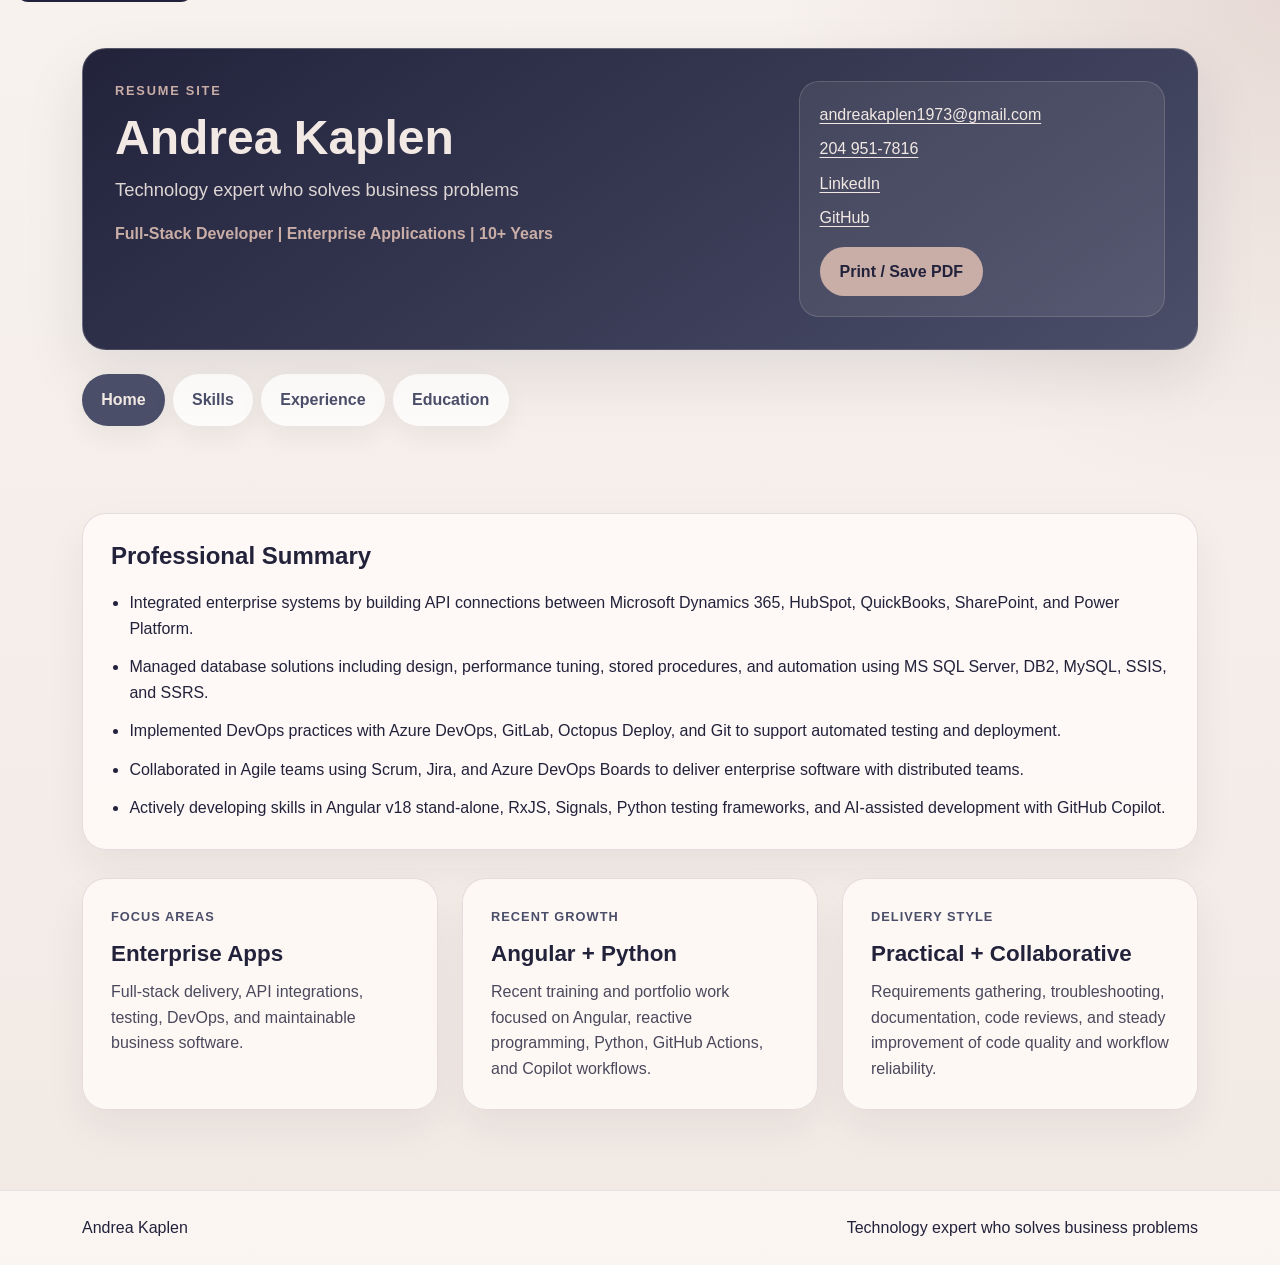
==== site/index.html @ b48ccd9c "Add resume site with HTML, CSS, and JavaScript functionality - Created index.html for the resume lay" ====
<!doctype html>
<html lang="en">

<head>
  <meta charset="utf-8" />
  <meta name="viewport" content="width=device-width, initial-scale=1" />
  <title>Andrea Kaplen | Resume</title>
  <meta name="description"
    content="Andrea Kaplen resume site featuring full-stack development experience, technical skills, education, and completed Pluralsight training." />
  <link href="https://cdn.jsdelivr.net/npm/bootstrap@5.3.2/dist/css/bootstrap.min.css" rel="stylesheet"
    integrity="sha384-T3c6CoIi6uLrA9TneNEoa7RxnatzjcDSCmG1MXxSR1GAsXEV/Dwwykc2MPK8M2HN" crossorigin="anonymous" />
  <link rel="stylesheet" href="styles/style.css" />
  <link rel="stylesheet" href="styles/print.css" media="print" />
</head>

<body>
  <a class="skip-link" href="#main-content">Skip to main content</a>

  <header class="site-header">
    <div class="container py-4 py-lg-5">
      <div class="hero-panel">
        <div class="hero-copy">
          <p class="eyebrow mb-2">Resume Site</p>
          <h1 class="display-5 fw-semibold mb-2">Andrea Kaplen</h1>
          <p class="hero-tagline mb-3">Technology expert who solves business problems</p>
          <p class="hero-title mb-0">Full-Stack Developer | Enterprise Applications | 10+ Years</p>
        </div>
        <div class="hero-actions">
          <ul class="contact-list list-unstyled mb-3">
            <li><a href="mailto:andreakaplen1973@gmail.com">andreakaplen1973@gmail.com</a></li>
            <li><a href="tel:+12049517816">204 951-7816</a></li>
            <li><a href="https://www.linkedin.com/in/andrea3779/" target="_blank" rel="noopener">LinkedIn</a></li>
            <li><a href="https://github.com/andreak3779" target="_blank" rel="noopener">GitHub</a></li>
          </ul>
          <button id="printResume" class="btn btn-resume" type="button">Print / Save PDF</button>
        </div>
      </div>

      <nav class="resume-nav mt-4" aria-label="Resume sections">
        <ul class="nav nav-tabs" id="resumeTabs" role="tablist">
          <li class="nav-item" role="presentation">
            <button class="nav-link active" id="home-tab" data-bs-toggle="tab" data-bs-target="#home-pane" type="button"
              role="tab" aria-controls="home-pane" aria-selected="true">Home</button>
          </li>
          <li class="nav-item" role="presentation">
            <button class="nav-link" id="skills-tab" data-bs-toggle="tab" data-bs-target="#skills-pane" type="button"
              role="tab" aria-controls="skills-pane" aria-selected="false">Skills</button>
          </li>
          <li class="nav-item" role="presentation">
            <button class="nav-link" id="experience-tab" data-bs-toggle="tab" data-bs-target="#experience-pane" type="button"
              role="tab" aria-controls="experience-pane" aria-selected="false">Experience</button>
          </li>
          <li class="nav-item" role="presentation">
            <button class="nav-link" id="education-tab" data-bs-toggle="tab" data-bs-target="#education-pane" type="button"
              role="tab" aria-controls="education-pane" aria-selected="false">Education</button>
          </li>
        </ul>
      </nav>
    </div>
  </header>

  <main id="main-content" class="site-main" tabindex="-1">
    <div class="container pb-5">
      <div class="tab-content resume-content" id="resumeTabsContent">
        <section class="tab-pane fade show active" id="home-pane" role="tabpanel" aria-labelledby="home-tab"
          tabindex="0">
          <div class="content-card intro-card">
            <h2 class="section-title">Professional Summary</h2>
            <ul class="highlight-list">
              <li>Integrated enterprise systems by building API connections between Microsoft Dynamics 365, HubSpot, QuickBooks, SharePoint, and Power Platform.</li>
              <li>Managed database solutions including design, performance tuning, stored procedures, and automation using MS SQL Server, DB2, MySQL, SSIS, and SSRS.</li>
              <li>Implemented DevOps practices with Azure DevOps, GitLab, Octopus Deploy, and Git to support automated testing and deployment.</li>
              <li>Collaborated in Agile teams using Scrum, Jira, and Azure DevOps Boards to deliver enterprise software with distributed teams.</li>
              <li>Actively developing skills in Angular v18 stand-alone, RxJS, Signals, Python testing frameworks, and AI-assisted development with GitHub Copilot.</li>
            </ul>
          </div>

          <div class="row g-4 mt-1">
            <div class="col-lg-4">
              <div class="content-card stat-card h-100">
                <p class="stat-label">Focus Areas</p>
                <p class="stat-value">Enterprise Apps</p>
                <p class="stat-text mb-0">Full-stack delivery, API integrations, testing, DevOps, and maintainable business software.</p>
              </div>
            </div>
            <div class="col-lg-4">
              <div class="content-card stat-card h-100">
                <p class="stat-label">Recent Growth</p>
                <p class="stat-value">Angular + Python</p>
                <p class="stat-text mb-0">Recent training and portfolio work focused on Angular, reactive programming, Python, GitHub Actions, and Copilot workflows.</p>
              </div>
            </div>
            <div class="col-lg-4">
              <div class="content-card stat-card h-100">
                <p class="stat-label">Delivery Style</p>
                <p class="stat-value">Practical + Collaborative</p>
                <p class="stat-text mb-0">Requirements gathering, troubleshooting, documentation, code reviews, and steady improvement of code quality and workflow reliability.</p>
              </div>
            </div>
          </div>
        </section>

        <section class="tab-pane fade" id="skills-pane" role="tabpanel" aria-labelledby="skills-tab" tabindex="0">
          <div class="content-card">
            <h2 class="section-title">Technical Skills</h2>
            <div class="row g-4">
              <div class="col-md-6 col-xl-4">
                <div class="skill-group">
                  <h3>Frontend</h3>
                  <div class="pill-list">
                    <span class="skill-pill">Angular (v12-21)</span>
                    <span class="skill-pill">TypeScript</span>
                    <span class="skill-pill">RxJS</span>
                    <span class="skill-pill">Signals</span>
                    <span class="skill-pill">JavaScript</span>
                    <span class="skill-pill">HTML/CSS</span>
                    <span class="skill-pill">ASP.NET Core MVC</span>
                  </div>
                </div>
              </div>
              <div class="col-md-6 col-xl-4">
                <div class="skill-group">
                  <h3>Backend</h3>
                  <div class="pill-list">
                    <span class="skill-pill">C#</span>
                    <span class="skill-pill">ASP.NET Core Web API</span>
                    <span class="skill-pill">.NET Framework</span>
                    <span class="skill-pill">Entity Framework</span>
                    <span class="skill-pill">Python</span>
                    <span class="skill-pill">VB.NET</span>
                  </div>
                </div>
              </div>
              <div class="col-md-6 col-xl-4">
                <div class="skill-group">
                  <h3>Database</h3>
                  <div class="pill-list">
                    <span class="skill-pill">MS SQL Server</span>
                    <span class="skill-pill">DB2</span>
                    <span class="skill-pill">MySQL</span>
                    <span class="skill-pill">T-SQL</span>
                    <span class="skill-pill">SSIS</span>
                    <span class="skill-pill">SSRS</span>
                    <span class="skill-pill">SSAS</span>
                  </div>
                </div>
              </div>
              <div class="col-md-6 col-xl-6">
                <div class="skill-group">
                  <h3>AI, DevOps, and Tools</h3>
                  <div class="pill-list">
                    <span class="skill-pill">Azure DevOps</span>
                    <span class="skill-pill">GitLab CI/CD</span>
                    <span class="skill-pill">Git</span>
                    <span class="skill-pill">Octopus Deploy</span>
                    <span class="skill-pill">TFS</span>
                    <span class="skill-pill">Jira</span>
                    <span class="skill-pill">Docker</span>
                    <span class="skill-pill">GitHub Actions</span>
                    <span class="skill-pill">GitHub Pages</span>
                    <span class="skill-pill">GitHub CLI</span>
                    <span class="skill-pill">VS Code</span>
                    <span class="skill-pill">GitHub Copilot</span>
                  </div>
                </div>
              </div>
              <div class="col-md-6 col-xl-6">
                <div class="skill-group">
                  <h3>Cloud and Platforms</h3>
                  <div class="pill-list">
                    <span class="skill-pill">Microsoft Dynamics 365</span>
                    <span class="skill-pill">Power Platform</span>
                    <span class="skill-pill">SharePoint</span>
                    <span class="skill-pill">Azure App Services</span>
                    <span class="skill-pill">Azure Functions</span>
                  </div>
                </div>
              </div>
            </div>
          </div>
        </section>

        <section class="tab-pane fade" id="experience-pane" role="tabpanel" aria-labelledby="experience-tab"
          tabindex="0">
          <div class="content-card">
            <h2 class="section-title">Professional Experience</h2>

            <article class="experience-entry">
              <div class="experience-heading">
                <div>
                  <h3>Professional Development &amp; Portfolio Building</h3>
                  <p class="experience-meta">2025 May – Present</p>
                </div>
              </div>
              <ul class="detail-list">
                <li>Developed expertise in Angular v17-v21 including RxJS, Signals, Angular CLI, testing, and reactive programming through Pluralsight training and hands-on code sample development.</li>
                <li>Gaining skills with Azure Dev Ops, App Services, Azure Functions, and Azure SQL Database.</li>
                <li>Advanced Python programming skills with venv, pytest, and approvaltests through Pluralsight courses and Exercism coding exercises.</li>
                <li>Leveraged GitHub Copilot as an AI-assisted development tool for code generation, code reviews, documentation, and code quality improvement.</li>
                <li>Expanded technical portfolio on GitHub with projects demonstrating proficiency in GitHub DevOps workflows, Angular v17+, C#, and ASP.NET Core 9.</li>
                <li>Enhanced leadership, mentoring, and communication skills through professional development training.</li>
              </ul>
            </article>

            <article class="experience-entry">
              <div class="experience-heading">
                <div>
                  <h3>Senior Full Stack Developer</h3>
                  <p class="experience-company">Johnston Group, Winnipeg, MB Hybrid</p>
                </div>
                <p class="experience-meta">2022 Oct – May 2025</p>
              </div>
              <ul class="detail-list">
                <li>Participated in Agile/Scrum development using Jira for sprint planning and story pointing; engaged in daily scrums and sprint reviews with cross-functional teams.</li>
                <li>Built front-end components with Angular (v12-v14), TypeScript, RxJS, and Angular Material; and deployed via Docker and nginx.</li>
                <li>Developed RESTful APIs using ASP.NET Core, C#, and Entity Framework with LINQ to query DB2 databases, enhancing performance.</li>
                <li>Modernized quote management system by migrating from legacy ASP.NET to Angular 12; implemented JWT authentication and layered services with C#, Linq, Entity Framework and DB2.</li>
                <li>Created unit and integration tests using xUnit and Moq to ensure code quality and reliability.</li>
                <li>Diagnosed and resolved production issues using browser dev tools, logz.io, DB2 queries, and .NET debugging tools.</li>
                <li>Reduced new developer onboarding time by improving technical documentation and guides in Confluence.</li>
                <li>Maintained legacy WinForms application (JG Admin) using C# and .NET 4.8 for bug fixes and report generation.</li>
                <li>Conducted code reviews and managed CI/CD deployments through GitLab pipelines.</li>
              </ul>
            </article>

            <article class="experience-entry">
              <div class="experience-heading">
                <div>
                  <h3>Software Developer</h3>
                  <p class="experience-company">Price Industries Ltd., Winnipeg, MB Hybrid</p>
                </div>
                <p class="experience-meta">2019 Sept – 2022 Oct</p>
              </div>
              <ul class="detail-list">
                <li>Enhanced quality control issue tracking application by implementing improvements to Power Platform Canvas App with Power Automate workflows and SharePoint/M365 integration.</li>
                <li>Maintained and supported Price's All-In-One sales engineering system, a desktop application built with C#, WPF, .NET 4.8, Entity Framework, and LINQ, hosted on Azure VMs with TFS source control.</li>
                <li>Developed API integrations connecting Microsoft Dynamics 365 CRM and HubSpot to Price's All-In-One system using C# .NET Core, REST, HTTP, JSON, JWT, Dataverse, MS Graph, and SharePoint Online.</li>
                <li>Coordinated release management by managing change requests and deploying releases through CI/CD pipelines using Azure DevOps Pipeline, Octopus, Git, and TFS.</li>
                <li>Managed SharePoint sites for project collaboration and internal communications using M365, SharePoint, MS Teams, and PowerShell.</li>
                <li>Participated in Agile development with cross-functional, geographically dispersed members through MS Teams, SharePoint, and Azure DevOps Boards.</li>
                <li>Documented system architecture by analyzing and mapping data flows across Power Platform Apps, SharePoint Online Sites, and Power Automate workflows.</li>
              </ul>
            </article>

            <article class="experience-entry">
              <div class="experience-heading">
                <div>
                  <h3>Programmer / System Analyst</h3>
                  <p class="experience-company">Paul’s Hauling, Winnipeg, MB Onsite</p>
                </div>
                <p class="experience-meta">2019 May – 2019 Aug</p>
              </div>
              <ul class="detail-list">
                <li>Gathered business requirements and developed reports using SSRS, T-SQL, and MS SQL Server 2012; performed data analysis and collaborated with the Trimble vendor to resolve IT issues.</li>
                <li>Coordinated software deployments by scheduling and managing patch and release installations with third-party vendors and internal users.</li>
                <li>Modernized a legacy Clipper application by migrating business logic to SQL Server 2012 using stored procedures, functions, views, and SQL jobs.</li>
                <li>Administered SQL Server databases including access management, performance tuning, backup and recovery, and business intelligence reporting.</li>
              </ul>
            </article>

            <article class="experience-entry">
              <div class="experience-heading">
                <div>
                  <h3>.Net Developer</h3>
                  <p class="experience-company">Universal Drug Store Health Ltd., Winnipeg, MB Onsite</p>
                </div>
                <p class="experience-meta">2015 Nov – 2019 Apr</p>
              </div>
              <ul class="detail-list">
                <li>Automated drug data transformation by developing SSIS packages with T-SQL and regular expressions, reducing processing time from 8 hours to 1 hour.</li>
                <li>Investigated and resolved software issues through root cause analysis, testing, and implementation using VB.NET, C#.NET, JavaScript, jQuery, HTML, CSS, VBA, and browser developer tools.</li>
                <li>Enhanced customer engagement by improving sales and order status email templates using PHP and Laravel on Ubuntu servers.</li>
                <li>Established organization-wide source control by implementing Git repositories on Ubuntu servers using SourceTree.</li>
                <li>Administered Ubuntu servers hosting web applications and source control, managing Git, PHP, Laravel, and MySQL through SSH and CLI.</li>
                <li>Maintained internet and intranet websites using DNN Platform, Microsoft IIS, ASP.NET Web Forms, MySQL, and Visual Studio.</li>
                <li>Developed custom business reports using MS Access, SSRS, T-SQL, MS SQL Server, and SSIS.</li>
                <li>Integrated web applications and services with third-party APIs using VBA, VB.NET, HTTP, REST, and Postman.</li>
                <li>Re-engineered an internal MS Access application by migrating it to ASP.NET Web Forms with VB.NET, Entity Framework, LINQ, and REST APIs.</li>
                <li>Modernized the customer-facing e-commerce site by migrating Universal Drug Store from ASP.NET Web Forms to AngularJS.</li>
                <li>Automated financial data integration by developing a QuickBooks Enterprise API connector using VBA, HTTP, and REST.</li>
              </ul>
            </article>

            <article class="experience-entry mb-0">
              <div class="experience-heading">
                <div>
                  <h3>Service Information Developer</h3>
                  <p class="experience-company">Hewlett Packard Company of Canada, Winnipeg, MB</p>
                </div>
                <p class="experience-meta">2011 Oct – 2015 Mar</p>
              </div>
              <ul class="detail-list">
                <li>Automated SQL data patch deployment by developing Unix shell scripts with VI and T-SQL, increasing deployment capacity from 1 to 20 patches daily.</li>
                <li>Analyzed business requirements and designed technical solutions using T-SQL, C#, VB.NET, Entity Framework, LINQ, and UML.</li>
                <li>Maintained system stability through root cause analysis, troubleshooting, and automation scripts for Sybase and T-SQL workloads.</li>
                <li>Managed SDLC activities including test planning, build management, and multi-environment deployments using HP Quality Center, Microsoft ALM, InstallShield, and UML.</li>
              </ul>
            </article>
          </div>
        </section>

        <section class="tab-pane fade" id="education-pane" role="tabpanel" aria-labelledby="education-tab"
          tabindex="0">
          <div class="content-card">
            <h2 class="section-title">Education and Training</h2>

            <div class="education-entry">
              <h3>Completed 60 Credits of an Applied Computer Science Major</h3>
              <p class="experience-company">University of Winnipeg</p>
              <p class="experience-meta">2003 – 2007</p>
              <p class="subsection-label">Relevant Courses</p>
              <ul class="detail-list compact-list">
                <li>Computer Based Systems</li>
                <li>Data Structures and Algorithm</li>
                <li>Requirements Analysis &amp; Design</li>
                <li>Software Design</li>
                <li>Intro. to Internet Programming</li>
                <li>Business and Management Statistics</li>
                <li>Relational Database Application Development</li>
                <li>Unix</li>
              </ul>
            </div>

            <div class="education-entry">
              <h3>Computer Analyst and Programmer Diploma</h3>
              <p class="experience-company">Red River College, Winnipeg</p>
            </div>

            <div class="education-entry">
              <h3>Professional Training</h3>
              <p class="experience-company">Pluralsight, 2025 – 2026</p>
              <p class="mb-2">Completed courses on Azure, Python, Angular 17-21, ASP.NET Core, GitHub, testing, and communication skills.</p>
              <a href="https://www.pluralsight.com/profile/andrea-kaplen" target="_blank" rel="noopener">View Pluralsight Profile</a>
              <div id="pluralsight-courses" class="mt-4" aria-live="polite"></div>
            </div>
          </div>
        </section>
      </div>
    </div>
  </main>

  <footer class="site-footer py-4">
    <div class="container d-flex flex-column flex-lg-row justify-content-between gap-2">
      <p class="mb-0">Andrea Kaplen</p>
      <p class="mb-0">Technology expert who solves business problems</p>
    </div>
  </footer>

  <script src="https://cdn.jsdelivr.net/npm/bootstrap@5.3.2/dist/js/bootstrap.bundle.min.js"
    integrity="sha384-C6RzsynM9kWDrMNeT87bh95OGNyZPhcTNXj1NW7RuBCsyN/o0jlpcV8Qyq46cDfL"
    crossorigin="anonymous"></script>
  <script src="scripts/index.js"></script>
</body>

</html>
---- site/styles/style.css ----
:root {
    --color-ink: #22223b;
    --color-surface-dark: #4a4e69;
    --color-accent: #c9ada7;
    --color-paper: #f2e9e4;
    --color-card: #fffaf8;
    --color-border: rgba(34, 34, 59, 0.12);
    --color-shadow: rgba(34, 34, 59, 0.1);
}

* {
    box-sizing: border-box;
}

html {
    scroll-behavior: smooth;
}

body {
    margin: 0;
    font-family: "Segoe UI", Tahoma, Geneva, Verdana, sans-serif;
    line-height: 1.6;
    color: var(--color-ink);
    background:
        radial-gradient(circle at top right, rgba(201, 173, 167, 0.35), transparent 28%),
        linear-gradient(180deg, #f7f2ee 0%, var(--color-paper) 100%);
}

img {
    max-width: 100%;
}

a {
    color: var(--color-surface-dark);
    text-decoration-thickness: 0.08em;
    text-underline-offset: 0.18em;
}

a:hover,
a:focus-visible {
    color: var(--color-ink);
}

.skip-link {
    position: absolute;
    left: 1rem;
    top: -3rem;
    z-index: 1000;
    padding: 0.75rem 1rem;
    border-radius: 0.75rem;
    background: var(--color-ink);
    color: var(--color-paper);
    transition: top 0.2s ease;
}

.skip-link:focus {
    top: 1rem;
}

.site-header {
    padding-bottom: 1rem;
}

.hero-panel {
    display: grid;
    grid-template-columns: minmax(0, 1.6fr) minmax(280px, 0.9fr);
    gap: 2rem;
    padding: 2rem;
    border: 1px solid rgba(242, 233, 228, 0.2);
    border-radius: 1.5rem;
    background: linear-gradient(145deg, var(--color-ink), var(--color-surface-dark));
    color: var(--color-paper);
    box-shadow: 0 24px 60px var(--color-shadow);
}

.eyebrow {
    margin: 0;
    font-size: 0.8rem;
    font-weight: 700;
    letter-spacing: 0.14em;
    text-transform: uppercase;
    color: var(--color-accent);
}

.hero-tagline {
    font-size: 1.15rem;
    max-width: 36rem;
    color: rgba(242, 233, 228, 0.9);
}

.hero-title {
    font-size: 1rem;
    font-weight: 600;
    color: var(--color-accent);
}

.hero-actions {
    display: flex;
    flex-direction: column;
    align-items: flex-start;
    justify-content: space-between;
    padding: 1.25rem;
    border-radius: 1.25rem;
    background: rgba(242, 233, 228, 0.08);
    border: 1px solid rgba(242, 233, 228, 0.16);
}

.contact-list li + li {
    margin-top: 0.55rem;
}

.contact-list a {
    color: var(--color-paper);
}

.btn-resume {
    border: 0;
    border-radius: 999px;
    padding: 0.8rem 1.25rem;
    background: var(--color-accent);
    color: var(--color-ink);
    font-weight: 700;
}

.btn-resume:hover,
.btn-resume:focus-visible {
    background: #d7bbb5;
    color: var(--color-ink);
}

.resume-nav .nav-tabs {
    border-bottom: 0;
    gap: 0.5rem;
}

.resume-nav .nav-link {
    border: 0;
    border-radius: 999px;
    padding: 0.8rem 1.2rem;
    font-weight: 600;
    color: var(--color-surface-dark);
    background: rgba(255, 255, 255, 0.75);
    box-shadow: 0 10px 24px rgba(34, 34, 59, 0.06);
}

.resume-nav .nav-link.active {
    color: var(--color-paper);
    background: var(--color-surface-dark);
}

.site-main {
    padding-bottom: 2rem;
}

.resume-content {
    margin-top: 1.5rem;
}

.content-card {
    padding: 1.75rem;
    border: 1px solid var(--color-border);
    border-radius: 1.5rem;
    background: rgba(255, 250, 248, 0.88);
    box-shadow: 0 18px 40px rgba(34, 34, 59, 0.06);
}

.section-title {
    margin-bottom: 1.25rem;
    font-size: 1.5rem;
    font-weight: 700;
}

.highlight-list,
.detail-list {
    margin: 0;
    padding-left: 1.15rem;
}

.highlight-list li,
.detail-list li {
    margin-bottom: 0.8rem;
}

.highlight-list li:last-child,
.detail-list li:last-child {
    margin-bottom: 0;
}

.stat-card {
    min-height: 100%;
}

.stat-label {
    margin-bottom: 0.55rem;
    font-size: 0.8rem;
    font-weight: 700;
    letter-spacing: 0.08em;
    text-transform: uppercase;
    color: var(--color-surface-dark);
}

.stat-value {
    margin-bottom: 0.45rem;
    font-size: 1.4rem;
    font-weight: 700;
}

.stat-text {
    color: rgba(34, 34, 59, 0.82);
}

.skill-group {
    height: 100%;
    padding: 1.25rem;
    border-radius: 1.25rem;
    background: rgba(242, 233, 228, 0.82);
    border: 1px solid rgba(74, 78, 105, 0.1);
}

.skill-group h3,
.education-entry h3,
.experience-entry h3 {
    margin-bottom: 0.75rem;
    font-size: 1.15rem;
    font-weight: 700;
}

.pill-list {
    display: flex;
    flex-wrap: wrap;
    gap: 0.65rem;
}

.skill-pill {
    display: inline-flex;
    align-items: center;
    padding: 0.45rem 0.8rem;
    border-radius: 999px;
    background: var(--color-card);
    border: 1px solid rgba(74, 78, 105, 0.15);
    font-size: 0.95rem;
}

.experience-entry,
.education-entry {
    padding-bottom: 1.5rem;
    margin-bottom: 1.5rem;
    border-bottom: 1px solid var(--color-border);
}

.experience-entry:last-child,
.education-entry:last-child {
    padding-bottom: 0;
    border-bottom: 0;
}

.experience-heading {
    display: flex;
    justify-content: space-between;
    gap: 1rem;
    margin-bottom: 0.9rem;
}

.experience-company {
    margin-bottom: 0.25rem;
    font-weight: 600;
    color: var(--color-surface-dark);
}

.experience-meta {
    margin-bottom: 0;
    color: rgba(34, 34, 59, 0.72);
}

.subsection-label {
    margin-bottom: 0.75rem;
    font-weight: 700;
    color: var(--color-surface-dark);
}

.compact-list li {
    margin-bottom: 0.5rem;
}

.course-summary {
    display: flex;
    flex-wrap: wrap;
    gap: 0.85rem;
    margin-bottom: 1.25rem;
}

.summary-pill {
    min-width: 7rem;
    padding: 0.8rem 1rem;
    border-radius: 1rem;
    background: var(--color-surface-dark);
    color: var(--color-paper);
    box-shadow: 0 12px 24px rgba(34, 34, 59, 0.12);
}

.summary-pill strong {
    display: block;
    font-size: 1.35rem;
}

.summary-label {
    display: block;
    margin-bottom: 0.2rem;
    font-size: 0.78rem;
    letter-spacing: 0.08em;
    text-transform: uppercase;
    color: rgba(242, 233, 228, 0.78);
}

.course-group + .course-group {
    margin-top: 1.25rem;
}

.course-group-title {
    margin-bottom: 0.75rem;
    font-size: 1.05rem;
    font-weight: 700;
    color: var(--color-surface-dark);
}

.course-list .list-group-item {
    background: rgba(255, 255, 255, 0.85);
    border-color: rgba(74, 78, 105, 0.12);
    display: flex;
    align-items: center;
    justify-content: space-between;
    flex-wrap: wrap;
    gap: 0.5rem;
}

.course-list .course-name {
    flex: 1;
    min-width: 0;
}

.course-list .badge {
    white-space: nowrap;
    font-size: 0.75rem;
    font-weight: 600;
}

.site-footer {
    border-top: 1px solid rgba(74, 78, 105, 0.12);
    background: rgba(255, 250, 248, 0.72);
}

@media (max-width: 991.98px) {
    .hero-panel {
        grid-template-columns: 1fr;
    }

    .experience-heading {
        flex-direction: column;
    }
}

@media (max-width: 767.98px) {
    .hero-panel,
    .content-card {
        padding: 1.25rem;
    }

    .resume-nav .nav-tabs {
        flex-wrap: wrap;
    }

    .resume-nav .nav-link {
        width: 100%;
        text-align: center;
    }
}
---- site/styles/print.css ----
@media print {
  :root {
    color-scheme: light;
  }

  body {
    background: #fff !important;
    color: #000 !important;
    font-size: 11pt;
  }

  .skip-link,
  .resume-nav,
  .btn-resume {
    display: none !important;
  }

  .site-header {
    padding-bottom: 0 !important;
  }

  .hero-panel,
  .content-card,
  .skill-group,
  .summary-pill,
  .course-list .list-group-item {
    background: #fff !important;
    color: #000 !important;
    box-shadow: none !important;
    border: 1px solid #ccc !important;
  }

  .hero-panel {
    padding: 0 !important;
    border: 0 !important;
    display: block !important;
  }

  .hero-actions {
    padding: 0 !important;
    margin-top: 1rem;
    border: 0 !important;
    background: transparent !important;
  }

  .contact-list a,
  a {
    color: #000 !important;
  }

  a::after {
    content: " (" attr(href) ")";
    font-size: 9pt;
  }

  .tab-content > .tab-pane {
    display: block !important;
    opacity: 1 !important;
  }

  .tab-content > .tab-pane + .tab-pane {
    margin-top: 1.5rem;
  }

  .experience-entry,
  .education-entry,
  .content-card,
  .skill-group,
  .course-group,
  .summary-pill {
    page-break-inside: avoid;
    break-inside: avoid;
  }

  .site-footer {
    border-top: 0 !important;
    background: transparent !important;
  }
}
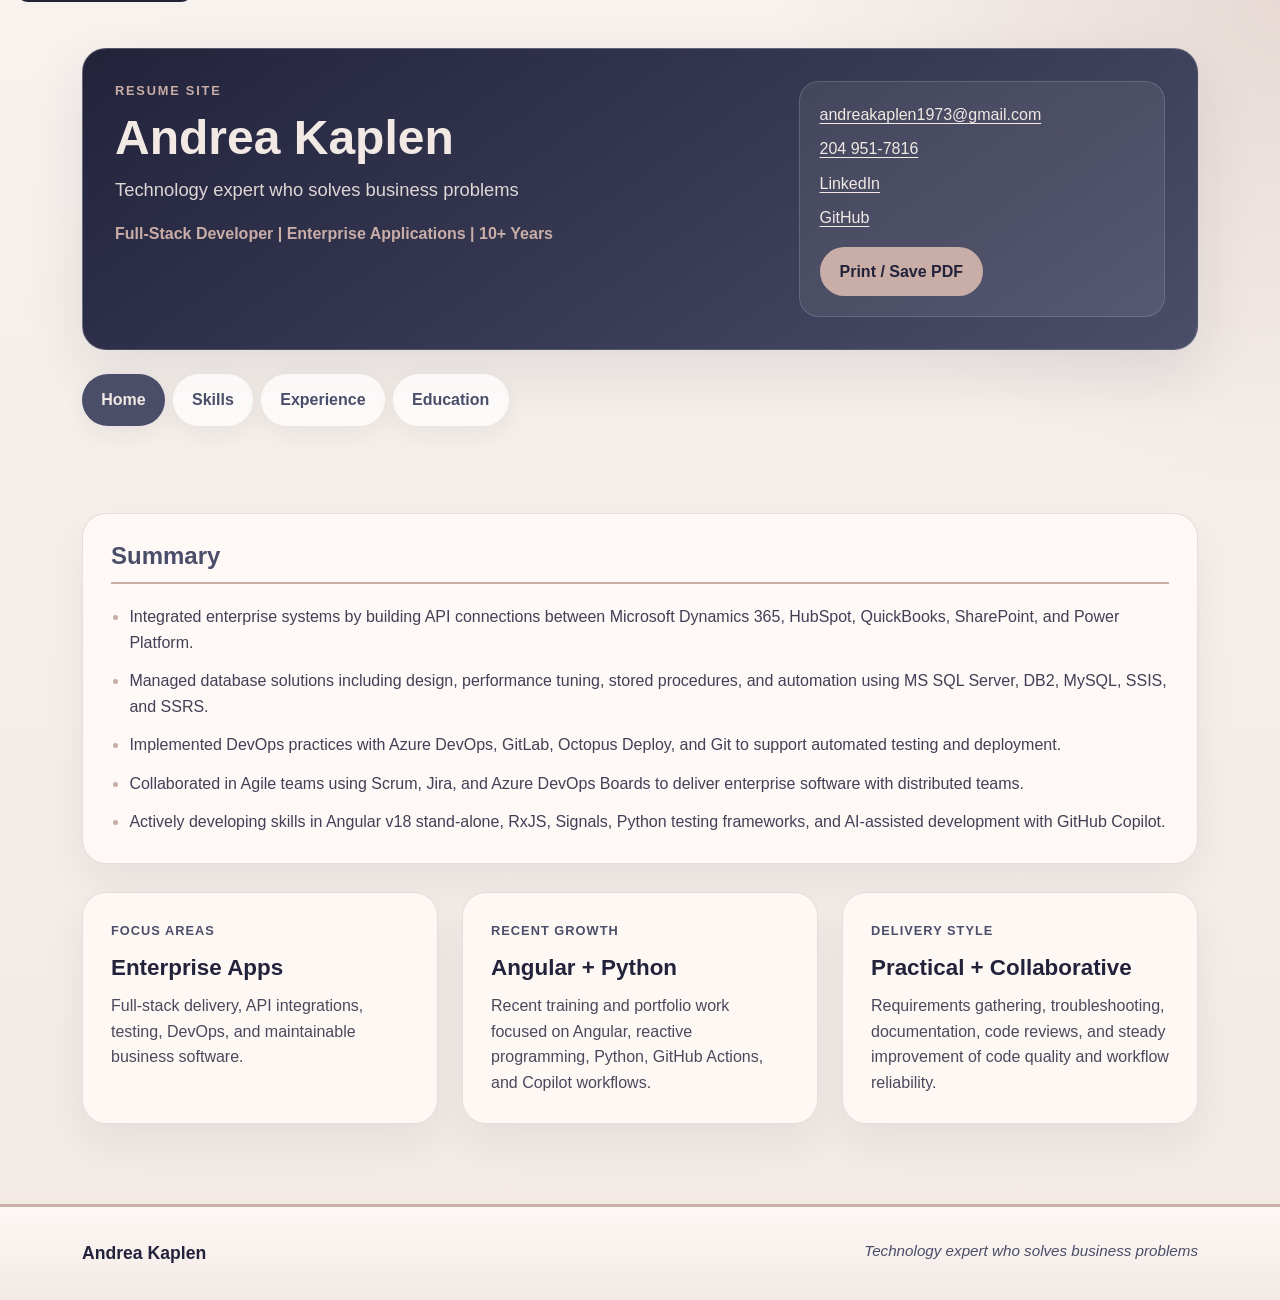
==== commit ef84c4c7: "Refactor HTML structure and improve accessibility for tabs and sections; update JavaScript for colla" ====
--- a/site/index.html
+++ b/site/index.html
@@ -47,12 +47,12 @@
               role="tab" aria-controls="skills-pane" aria-selected="false">Skills</button>
           </li>
           <li class="nav-item" role="presentation">
-            <button class="nav-link" id="experience-tab" data-bs-toggle="tab" data-bs-target="#experience-pane" type="button"
-              role="tab" aria-controls="experience-pane" aria-selected="false">Experience</button>
+            <button class="nav-link" id="experience-tab" data-bs-toggle="tab" data-bs-target="#experience-pane"
+              type="button" role="tab" aria-controls="experience-pane" aria-selected="false">Experience</button>
           </li>
           <li class="nav-item" role="presentation">
-            <button class="nav-link" id="education-tab" data-bs-toggle="tab" data-bs-target="#education-pane" type="button"
-              role="tab" aria-controls="education-pane" aria-selected="false">Education</button>
+            <button class="nav-link" id="education-tab" data-bs-toggle="tab" data-bs-target="#education-pane"
+              type="button" role="tab" aria-controls="education-pane" aria-selected="false">Education</button>
           </li>
         </ul>
       </nav>
@@ -65,13 +65,18 @@
         <section class="tab-pane fade show active" id="home-pane" role="tabpanel" aria-labelledby="home-tab"
           tabindex="0">
           <div class="content-card intro-card">
-            <h2 class="section-title">Professional Summary</h2>
+            <h2 class="section-title">Summary</h2>
             <ul class="highlight-list">
-              <li>Integrated enterprise systems by building API connections between Microsoft Dynamics 365, HubSpot, QuickBooks, SharePoint, and Power Platform.</li>
-              <li>Managed database solutions including design, performance tuning, stored procedures, and automation using MS SQL Server, DB2, MySQL, SSIS, and SSRS.</li>
-              <li>Implemented DevOps practices with Azure DevOps, GitLab, Octopus Deploy, and Git to support automated testing and deployment.</li>
-              <li>Collaborated in Agile teams using Scrum, Jira, and Azure DevOps Boards to deliver enterprise software with distributed teams.</li>
-              <li>Actively developing skills in Angular v18 stand-alone, RxJS, Signals, Python testing frameworks, and AI-assisted development with GitHub Copilot.</li>
+              <li>Integrated enterprise systems by building API connections between Microsoft Dynamics 365, HubSpot,
+                QuickBooks, SharePoint, and Power Platform.</li>
+              <li>Managed database solutions including design, performance tuning, stored procedures, and automation
+                using MS SQL Server, DB2, MySQL, SSIS, and SSRS.</li>
+              <li>Implemented DevOps practices with Azure DevOps, GitLab, Octopus Deploy, and Git to support automated
+                testing and deployment.</li>
+              <li>Collaborated in Agile teams using Scrum, Jira, and Azure DevOps Boards to deliver enterprise software
+                with distributed teams.</li>
+              <li>Actively developing skills in Angular v18 stand-alone, RxJS, Signals, Python testing frameworks, and
+                AI-assisted development with GitHub Copilot.</li>
             </ul>
           </div>
 
@@ -80,21 +85,24 @@
               <div class="content-card stat-card h-100">
                 <p class="stat-label">Focus Areas</p>
                 <p class="stat-value">Enterprise Apps</p>
-                <p class="stat-text mb-0">Full-stack delivery, API integrations, testing, DevOps, and maintainable business software.</p>
+                <p class="stat-text mb-0">Full-stack delivery, API integrations, testing, DevOps, and maintainable
+                  business software.</p>
               </div>
             </div>
             <div class="col-lg-4">
               <div class="content-card stat-card h-100">
                 <p class="stat-label">Recent Growth</p>
                 <p class="stat-value">Angular + Python</p>
-                <p class="stat-text mb-0">Recent training and portfolio work focused on Angular, reactive programming, Python, GitHub Actions, and Copilot workflows.</p>
+                <p class="stat-text mb-0">Recent training and portfolio work focused on Angular, reactive programming,
+                  Python, GitHub Actions, and Copilot workflows.</p>
               </div>
             </div>
             <div class="col-lg-4">
               <div class="content-card stat-card h-100">
                 <p class="stat-label">Delivery Style</p>
                 <p class="stat-value">Practical + Collaborative</p>
-                <p class="stat-text mb-0">Requirements gathering, troubleshooting, documentation, code reviews, and steady improvement of code quality and workflow reliability.</p>
+                <p class="stat-text mb-0">Requirements gathering, troubleshooting, documentation, code reviews, and
+                  steady improvement of code quality and workflow reliability.</p>
               </div>
             </div>
           </div>
@@ -183,7 +191,7 @@
         <section class="tab-pane fade" id="experience-pane" role="tabpanel" aria-labelledby="experience-tab"
           tabindex="0">
           <div class="content-card">
-            <h2 class="section-title">Professional Experience</h2>
+            <h2 class="section-title">Experience</h2>
 
             <article class="experience-entry">
               <div class="experience-heading">
@@ -193,12 +201,17 @@
                 </div>
               </div>
               <ul class="detail-list">
-                <li>Developed expertise in Angular v17-v21 including RxJS, Signals, Angular CLI, testing, and reactive programming through Pluralsight training and hands-on code sample development.</li>
+                <li>Developed expertise in Angular v17-v21 including RxJS, Signals, Angular CLI, testing, and reactive
+                  programming through Pluralsight training and hands-on code sample development.</li>
                 <li>Gaining skills with Azure Dev Ops, App Services, Azure Functions, and Azure SQL Database.</li>
-                <li>Advanced Python programming skills with venv, pytest, and approvaltests through Pluralsight courses and Exercism coding exercises.</li>
-                <li>Leveraged GitHub Copilot as an AI-assisted development tool for code generation, code reviews, documentation, and code quality improvement.</li>
-                <li>Expanded technical portfolio on GitHub with projects demonstrating proficiency in GitHub DevOps workflows, Angular v17+, C#, and ASP.NET Core 9.</li>
-                <li>Enhanced leadership, mentoring, and communication skills through professional development training.</li>
+                <li>Advanced Python programming skills with venv, pytest, and approvaltests through Pluralsight courses
+                  and Exercism coding exercises.</li>
+                <li>Leveraged GitHub Copilot as an AI-assisted development tool for code generation, code reviews,
+                  documentation, and code quality improvement.</li>
+                <li>Expanded technical portfolio on GitHub with projects demonstrating proficiency in GitHub DevOps
+                  workflows, Angular v17+, C#, and ASP.NET Core 9.</li>
+                <li>Enhanced leadership, mentoring, and communication skills through professional development training.
+                </li>
               </ul>
             </article>
 
@@ -211,14 +224,21 @@
                 <p class="experience-meta">2022 Oct – May 2025</p>
               </div>
               <ul class="detail-list">
-                <li>Participated in Agile/Scrum development using Jira for sprint planning and story pointing; engaged in daily scrums and sprint reviews with cross-functional teams.</li>
-                <li>Built front-end components with Angular (v12-v14), TypeScript, RxJS, and Angular Material; and deployed via Docker and nginx.</li>
-                <li>Developed RESTful APIs using ASP.NET Core, C#, and Entity Framework with LINQ to query DB2 databases, enhancing performance.</li>
-                <li>Modernized quote management system by migrating from legacy ASP.NET to Angular 12; implemented JWT authentication and layered services with C#, Linq, Entity Framework and DB2.</li>
+                <li>Participated in Agile/Scrum development using Jira for sprint planning and story pointing; engaged
+                  in daily scrums and sprint reviews with cross-functional teams.</li>
+                <li>Built front-end components with Angular (v12-v14), TypeScript, RxJS, and Angular Material; and
+                  deployed via Docker and nginx.</li>
+                <li>Developed RESTful APIs using ASP.NET Core, C#, and Entity Framework with LINQ to query DB2
+                  databases, enhancing performance.</li>
+                <li>Modernized quote management system by migrating from legacy ASP.NET to Angular 12; implemented JWT
+                  authentication and layered services with C#, Linq, Entity Framework and DB2.</li>
                 <li>Created unit and integration tests using xUnit and Moq to ensure code quality and reliability.</li>
-                <li>Diagnosed and resolved production issues using browser dev tools, logz.io, DB2 queries, and .NET debugging tools.</li>
-                <li>Reduced new developer onboarding time by improving technical documentation and guides in Confluence.</li>
-                <li>Maintained legacy WinForms application (JG Admin) using C# and .NET 4.8 for bug fixes and report generation.</li>
+                <li>Diagnosed and resolved production issues using browser dev tools, logz.io, DB2 queries, and .NET
+                  debugging tools.</li>
+                <li>Reduced new developer onboarding time by improving technical documentation and guides in Confluence.
+                </li>
+                <li>Maintained legacy WinForms application (JG Admin) using C# and .NET 4.8 for bug fixes and report
+                  generation.</li>
                 <li>Conducted code reviews and managed CI/CD deployments through GitLab pipelines.</li>
               </ul>
             </article>
@@ -232,13 +252,20 @@
                 <p class="experience-meta">2019 Sept – 2022 Oct</p>
               </div>
               <ul class="detail-list">
-                <li>Enhanced quality control issue tracking application by implementing improvements to Power Platform Canvas App with Power Automate workflows and SharePoint/M365 integration.</li>
-                <li>Maintained and supported Price's All-In-One sales engineering system, a desktop application built with C#, WPF, .NET 4.8, Entity Framework, and LINQ, hosted on Azure VMs with TFS source control.</li>
-                <li>Developed API integrations connecting Microsoft Dynamics 365 CRM and HubSpot to Price's All-In-One system using C# .NET Core, REST, HTTP, JSON, JWT, Dataverse, MS Graph, and SharePoint Online.</li>
-                <li>Coordinated release management by managing change requests and deploying releases through CI/CD pipelines using Azure DevOps Pipeline, Octopus, Git, and TFS.</li>
-                <li>Managed SharePoint sites for project collaboration and internal communications using M365, SharePoint, MS Teams, and PowerShell.</li>
-                <li>Participated in Agile development with cross-functional, geographically dispersed members through MS Teams, SharePoint, and Azure DevOps Boards.</li>
-                <li>Documented system architecture by analyzing and mapping data flows across Power Platform Apps, SharePoint Online Sites, and Power Automate workflows.</li>
+                <li>Enhanced quality control issue tracking application by implementing improvements to Power Platform
+                  Canvas App with Power Automate workflows and SharePoint/M365 integration.</li>
+                <li>Maintained and supported Price's All-In-One sales engineering system, a desktop application built
+                  with C#, WPF, .NET 4.8, Entity Framework, and LINQ, hosted on Azure VMs with TFS source control.</li>
+                <li>Developed API integrations connecting Microsoft Dynamics 365 CRM and HubSpot to Price's All-In-One
+                  system using C# .NET Core, REST, HTTP, JSON, JWT, Dataverse, MS Graph, and SharePoint Online.</li>
+                <li>Coordinated release management by managing change requests and deploying releases through CI/CD
+                  pipelines using Azure DevOps Pipeline, Octopus, Git, and TFS.</li>
+                <li>Managed SharePoint sites for project collaboration and internal communications using M365,
+                  SharePoint, MS Teams, and PowerShell.</li>
+                <li>Participated in Agile development with cross-functional, geographically dispersed members through MS
+                  Teams, SharePoint, and Azure DevOps Boards.</li>
+                <li>Documented system architecture by analyzing and mapping data flows across Power Platform Apps,
+                  SharePoint Online Sites, and Power Automate workflows.</li>
               </ul>
             </article>
 
@@ -251,10 +278,14 @@
                 <p class="experience-meta">2019 May – 2019 Aug</p>
               </div>
               <ul class="detail-list">
-                <li>Gathered business requirements and developed reports using SSRS, T-SQL, and MS SQL Server 2012; performed data analysis and collaborated with the Trimble vendor to resolve IT issues.</li>
-                <li>Coordinated software deployments by scheduling and managing patch and release installations with third-party vendors and internal users.</li>
-                <li>Modernized a legacy Clipper application by migrating business logic to SQL Server 2012 using stored procedures, functions, views, and SQL jobs.</li>
-                <li>Administered SQL Server databases including access management, performance tuning, backup and recovery, and business intelligence reporting.</li>
+                <li>Gathered business requirements and developed reports using SSRS, T-SQL, and MS SQL Server 2012;
+                  performed data analysis and collaborated with the Trimble vendor to resolve IT issues.</li>
+                <li>Coordinated software deployments by scheduling and managing patch and release installations with
+                  third-party vendors and internal users.</li>
+                <li>Modernized a legacy Clipper application by migrating business logic to SQL Server 2012 using stored
+                  procedures, functions, views, and SQL jobs.</li>
+                <li>Administered SQL Server databases including access management, performance tuning, backup and
+                  recovery, and business intelligence reporting.</li>
               </ul>
             </article>
 
@@ -267,17 +298,27 @@
                 <p class="experience-meta">2015 Nov – 2019 Apr</p>
               </div>
               <ul class="detail-list">
-                <li>Automated drug data transformation by developing SSIS packages with T-SQL and regular expressions, reducing processing time from 8 hours to 1 hour.</li>
-                <li>Investigated and resolved software issues through root cause analysis, testing, and implementation using VB.NET, C#.NET, JavaScript, jQuery, HTML, CSS, VBA, and browser developer tools.</li>
-                <li>Enhanced customer engagement by improving sales and order status email templates using PHP and Laravel on Ubuntu servers.</li>
-                <li>Established organization-wide source control by implementing Git repositories on Ubuntu servers using SourceTree.</li>
-                <li>Administered Ubuntu servers hosting web applications and source control, managing Git, PHP, Laravel, and MySQL through SSH and CLI.</li>
-                <li>Maintained internet and intranet websites using DNN Platform, Microsoft IIS, ASP.NET Web Forms, MySQL, and Visual Studio.</li>
+                <li>Automated drug data transformation by developing SSIS packages with T-SQL and regular expressions,
+                  reducing processing time from 8 hours to 1 hour.</li>
+                <li>Investigated and resolved software issues through root cause analysis, testing, and implementation
+                  using VB.NET, C#.NET, JavaScript, jQuery, HTML, CSS, VBA, and browser developer tools.</li>
+                <li>Enhanced customer engagement by improving sales and order status email templates using PHP and
+                  Laravel on Ubuntu servers.</li>
+                <li>Established organization-wide source control by implementing Git repositories on Ubuntu servers
+                  using SourceTree.</li>
+                <li>Administered Ubuntu servers hosting web applications and source control, managing Git, PHP, Laravel,
+                  and MySQL through SSH and CLI.</li>
+                <li>Maintained internet and intranet websites using DNN Platform, Microsoft IIS, ASP.NET Web Forms,
+                  MySQL, and Visual Studio.</li>
                 <li>Developed custom business reports using MS Access, SSRS, T-SQL, MS SQL Server, and SSIS.</li>
-                <li>Integrated web applications and services with third-party APIs using VBA, VB.NET, HTTP, REST, and Postman.</li>
-                <li>Re-engineered an internal MS Access application by migrating it to ASP.NET Web Forms with VB.NET, Entity Framework, LINQ, and REST APIs.</li>
-                <li>Modernized the customer-facing e-commerce site by migrating Universal Drug Store from ASP.NET Web Forms to AngularJS.</li>
-                <li>Automated financial data integration by developing a QuickBooks Enterprise API connector using VBA, HTTP, and REST.</li>
+                <li>Integrated web applications and services with third-party APIs using VBA, VB.NET, HTTP, REST, and
+                  Postman.</li>
+                <li>Re-engineered an internal MS Access application by migrating it to ASP.NET Web Forms with VB.NET,
+                  Entity Framework, LINQ, and REST APIs.</li>
+                <li>Modernized the customer-facing e-commerce site by migrating Universal Drug Store from ASP.NET Web
+                  Forms to AngularJS.</li>
+                <li>Automated financial data integration by developing a QuickBooks Enterprise API connector using VBA,
+                  HTTP, and REST.</li>
               </ul>
             </article>
 
@@ -290,24 +331,31 @@
                 <p class="experience-meta">2011 Oct – 2015 Mar</p>
               </div>
               <ul class="detail-list">
-                <li>Automated SQL data patch deployment by developing Unix shell scripts with VI and T-SQL, increasing deployment capacity from 1 to 20 patches daily.</li>
-                <li>Analyzed business requirements and designed technical solutions using T-SQL, C#, VB.NET, Entity Framework, LINQ, and UML.</li>
-                <li>Maintained system stability through root cause analysis, troubleshooting, and automation scripts for Sybase and T-SQL workloads.</li>
-                <li>Managed SDLC activities including test planning, build management, and multi-environment deployments using HP Quality Center, Microsoft ALM, InstallShield, and UML.</li>
+                <li>Automated SQL data patch deployment by developing Unix shell scripts with VI and T-SQL, increasing
+                  deployment capacity from 1 to 20 patches daily.</li>
+                <li>Analyzed business requirements and designed technical solutions using T-SQL, C#, VB.NET, Entity
+                  Framework, LINQ, and UML.</li>
+                <li>Maintained system stability through root cause analysis, troubleshooting, and automation scripts for
+                  Sybase and T-SQL workloads.</li>
+                <li>Managed SDLC activities including test planning, build management, and multi-environment deployments
+                  using HP Quality Center, Microsoft ALM, InstallShield, and UML.</li>
               </ul>
             </article>
           </div>
         </section>
 
-        <section class="tab-pane fade" id="education-pane" role="tabpanel" aria-labelledby="education-tab"
-          tabindex="0">
+        <section class="tab-pane fade" id="education-pane" role="tabpanel" aria-labelledby="education-tab" tabindex="0">
           <div class="content-card">
             <h2 class="section-title">Education and Training</h2>
 
             <div class="education-entry">
-              <h3>Completed 60 Credits of an Applied Computer Science Major</h3>
-              <p class="experience-company">University of Winnipeg</p>
-              <p class="experience-meta">2003 – 2007</p>
+              <div class="education-heading">
+                <div>
+                  <h3>Completed 60 Credits of an Applied Computer Science Major</h3>
+                  <p class="experience-company">University of Winnipeg</p>
+                </div>
+                <p class="experience-meta">2003 – 2007</p>
+              </div>
               <p class="subsection-label">Relevant Courses</p>
               <ul class="detail-list compact-list">
                 <li>Computer Based Systems</li>
@@ -322,15 +370,36 @@
             </div>
 
             <div class="education-entry">
-              <h3>Computer Analyst and Programmer Diploma</h3>
-              <p class="experience-company">Red River College, Winnipeg</p>
+              <div class="education-heading">
+                <div>
+                  <h3>Computer Analyst/Programmer Diploma</h3>
+                  <p class="experience-company">Red River College, Winnipeg</p>
+                </div>
+
+                <p class="experience-meta">Graduated 1997</p>
+              </div>
+              <div>
+                <p class="subsection-label">Program Highlights</p>
+                <p class="mb-2">Two-year diploma in software development,
+                  systems analysis & design,
+                  relational databases (SQL),
+                  and business application programming.
+                </p>
+              </div>
             </div>
 
             <div class="education-entry">
-              <h3>Professional Training</h3>
-              <p class="experience-company">Pluralsight, 2025 – 2026</p>
-              <p class="mb-2">Completed courses on Azure, Python, Angular 17-21, ASP.NET Core, GitHub, testing, and communication skills.</p>
-              <a href="https://www.pluralsight.com/profile/andrea-kaplen" target="_blank" rel="noopener">View Pluralsight Profile</a>
+              <div class="education-heading">
+                <div>
+                  <h3>Professional Training</h3>
+                  <p class="experience-company">Pluralsight</p>
+                </div>
+                <p class="experience-meta">2025 – 2026</p>
+              </div>
+              <p class="mb-2">Completed courses on Azure, Python, Angular 17-21, ASP.NET Core, GitHub, testing, and
+                communication skills.</p>
+              <a href="https://www.pluralsight.com/profile/andrea-kaplen" target="_blank" rel="noopener">View
+                Pluralsight Profile</a>
               <div id="pluralsight-courses" class="mt-4" aria-live="polite"></div>
             </div>
           </div>
@@ -352,4 +421,4 @@
   <script src="scripts/index.js"></script>
 </body>
 
-</html>
+</html>
--- a/site/styles/style.css
+++ b/site/styles/style.css
@@ -168,6 +168,9 @@
     margin-bottom: 1.25rem;
     font-size: 1.5rem;
     font-weight: 700;
+    color: var(--color-surface-dark);
+    padding-bottom: 0.75rem;
+    border-bottom: 2px solid var(--color-accent);
 }
 
 .highlight-list,
@@ -176,9 +179,19 @@
     padding-left: 1.15rem;
 }
 
+.highlight-list,
+.detail-list {
+    color: rgba(34, 34, 59, 0.86);
+}
+
 .highlight-list li,
 .detail-list li {
     margin-bottom: 0.8rem;
+}
+
+.highlight-list li::marker,
+.detail-list li::marker {
+    color: var(--color-accent);
 }
 
 .highlight-list li:last-child,
@@ -256,9 +269,38 @@
 
 .experience-heading {
     display: flex;
+    align-items: flex-start;
     justify-content: space-between;
     gap: 1rem;
     margin-bottom: 0.9rem;
+    padding: 0.95rem 1.1rem;
+    border-left: 0.35rem solid var(--color-accent);
+    border-radius: 1rem;
+    background: linear-gradient(90deg, rgba(201, 173, 167, 0.18), rgba(255, 250, 248, 0.3));
+}
+
+.experience-heading h3 {
+    margin-bottom: 0.35rem;
+    font-size: 1.3rem;
+    font-weight: 800;
+    line-height: 1.25;
+    color: var(--color-ink);
+}
+
+.education-heading {
+    display: flex;
+    align-items: flex-start;
+    justify-content: space-between;
+    gap: 1rem;
+    margin-bottom: 0.9rem;
+}
+
+.education-heading h3 {
+    margin-bottom: 0.35rem;
+    font-size: 1.2rem;
+    font-weight: 800;
+    line-height: 1.25;
+    color: var(--color-ink);
 }
 
 .experience-company {
@@ -269,6 +311,10 @@
 
 .experience-meta {
     margin-bottom: 0;
+    padding: 0.35rem 0.75rem;
+    border-radius: 999px;
+    background: rgba(74, 78, 105, 0.1);
+    font-weight: 700;
     color: rgba(34, 34, 59, 0.72);
 }
 
@@ -323,6 +369,74 @@
     color: var(--color-surface-dark);
 }
 
+.course-group-header {
+    margin-bottom: 0.75rem;
+}
+
+.course-group-button {
+    display: flex;
+    align-items: center;
+    justify-content: space-between;
+    width: 100%;
+    padding: 0.95rem 1.1rem;
+    border: 1px solid rgba(74, 78, 105, 0.15);
+    border-radius: 1rem;
+    background: linear-gradient(90deg, rgba(201, 173, 167, 0.1), rgba(255, 250, 248, 0.3));
+    font-size: 1.05rem;
+    font-weight: 700;
+    color: var(--color-surface-dark);
+    cursor: pointer;
+    transition: all 0.3s ease;
+}
+
+.course-group-button:hover,
+.course-group-button:focus-visible {
+    background: linear-gradient(90deg, rgba(201, 173, 167, 0.2), rgba(255, 250, 248, 0.5));
+    border-color: var(--color-accent);
+}
+
+.course-group-title-text {
+    flex: 1;
+    text-align: left;
+}
+
+.collapse-icon {
+    display: inline-flex;
+    align-items: center;
+    justify-content: center;
+    width: 1.5rem;
+    height: 1.5rem;
+    margin-left: 0.5rem;
+    font-size: 0.8rem;
+    transition: transform 0.3s ease;
+}
+
+.collapse-icon::before {
+    content: '▼';
+    font-size: 0.75rem;
+    color: var(--color-accent);
+}
+
+.course-group-button[aria-expanded="false"] .collapse-icon {
+    transform: rotate(-90deg);
+}
+
+.course-list {
+    margin-bottom: 0;
+    animation: slideDown 0.3s ease;
+}
+
+@keyframes slideDown {
+    from {
+        opacity: 0;
+        transform: translateY(-0.5rem);
+    }
+    to {
+        opacity: 1;
+        transform: translateY(0);
+    }
+}
+
 .course-list .list-group-item {
     background: rgba(255, 255, 255, 0.85);
     border-color: rgba(74, 78, 105, 0.12);
@@ -345,8 +459,21 @@
 }
 
 .site-footer {
-    border-top: 1px solid rgba(74, 78, 105, 0.12);
-    background: rgba(255, 250, 248, 0.72);
+    border-top: 3px solid var(--color-accent);
+    background: linear-gradient(180deg, rgba(255, 250, 248, 0.88), rgba(242, 233, 228, 0.72));
+    padding: 2rem 0 !important;
+}
+
+.site-footer p:first-child {
+    font-weight: 700;
+    font-size: 1.1rem;
+    color: var(--color-ink);
+}
+
+.site-footer p:last-child {
+    color: var(--color-surface-dark);
+    font-style: italic;
+    font-size: 0.95rem;
 }
 
 @media (max-width: 991.98px) {
@@ -354,7 +481,8 @@
         grid-template-columns: 1fr;
     }
 
-    .experience-heading {
+    .experience-heading,
+    .education-heading {
         flex-direction: column;
     }
 }
--- a/site/styles/print.css
+++ b/site/styles/print.css
@@ -28,6 +28,18 @@
     color: #000 !important;
     box-shadow: none !important;
     border: 1px solid #ccc !important;
+  }
+
+  .experience-heading {
+    padding: 0 !important;
+    background: transparent !important;
+    border-left: 0 !important;
+    border-radius: 0 !important;
+  }
+
+  .experience-meta {
+    padding: 0 !important;
+    background: transparent !important;
   }
 
   .hero-panel {
@@ -62,18 +74,34 @@
     margin-top: 1.5rem;
   }
 
-  .experience-entry,
-  .education-entry,
-  .content-card,
-  .skill-group,
   .course-group,
-  .summary-pill {
-    page-break-inside: avoid;
-    break-inside: avoid;
+  .course-group-button {
+    page-break-inside: avoid !important;
+    break-inside: avoid !important;
+  }
+
+  .course-group-button {
+    border: 1px solid #ccc !important;
+    background: #fff !important;
+    color: #000 !important;
+  }
+
+  .collapse-icon {
+    display: none !important;
+  }
+
+  .course-list {
+    display: block !important;
   }
 
   .site-footer {
     border-top: 0 !important;
     background: transparent !important;
+    padding: 1rem 0 !important;
+  }
+
+  .site-footer p {
+    color: #000 !important;
+    font-style: normal !important;
   }
 }
